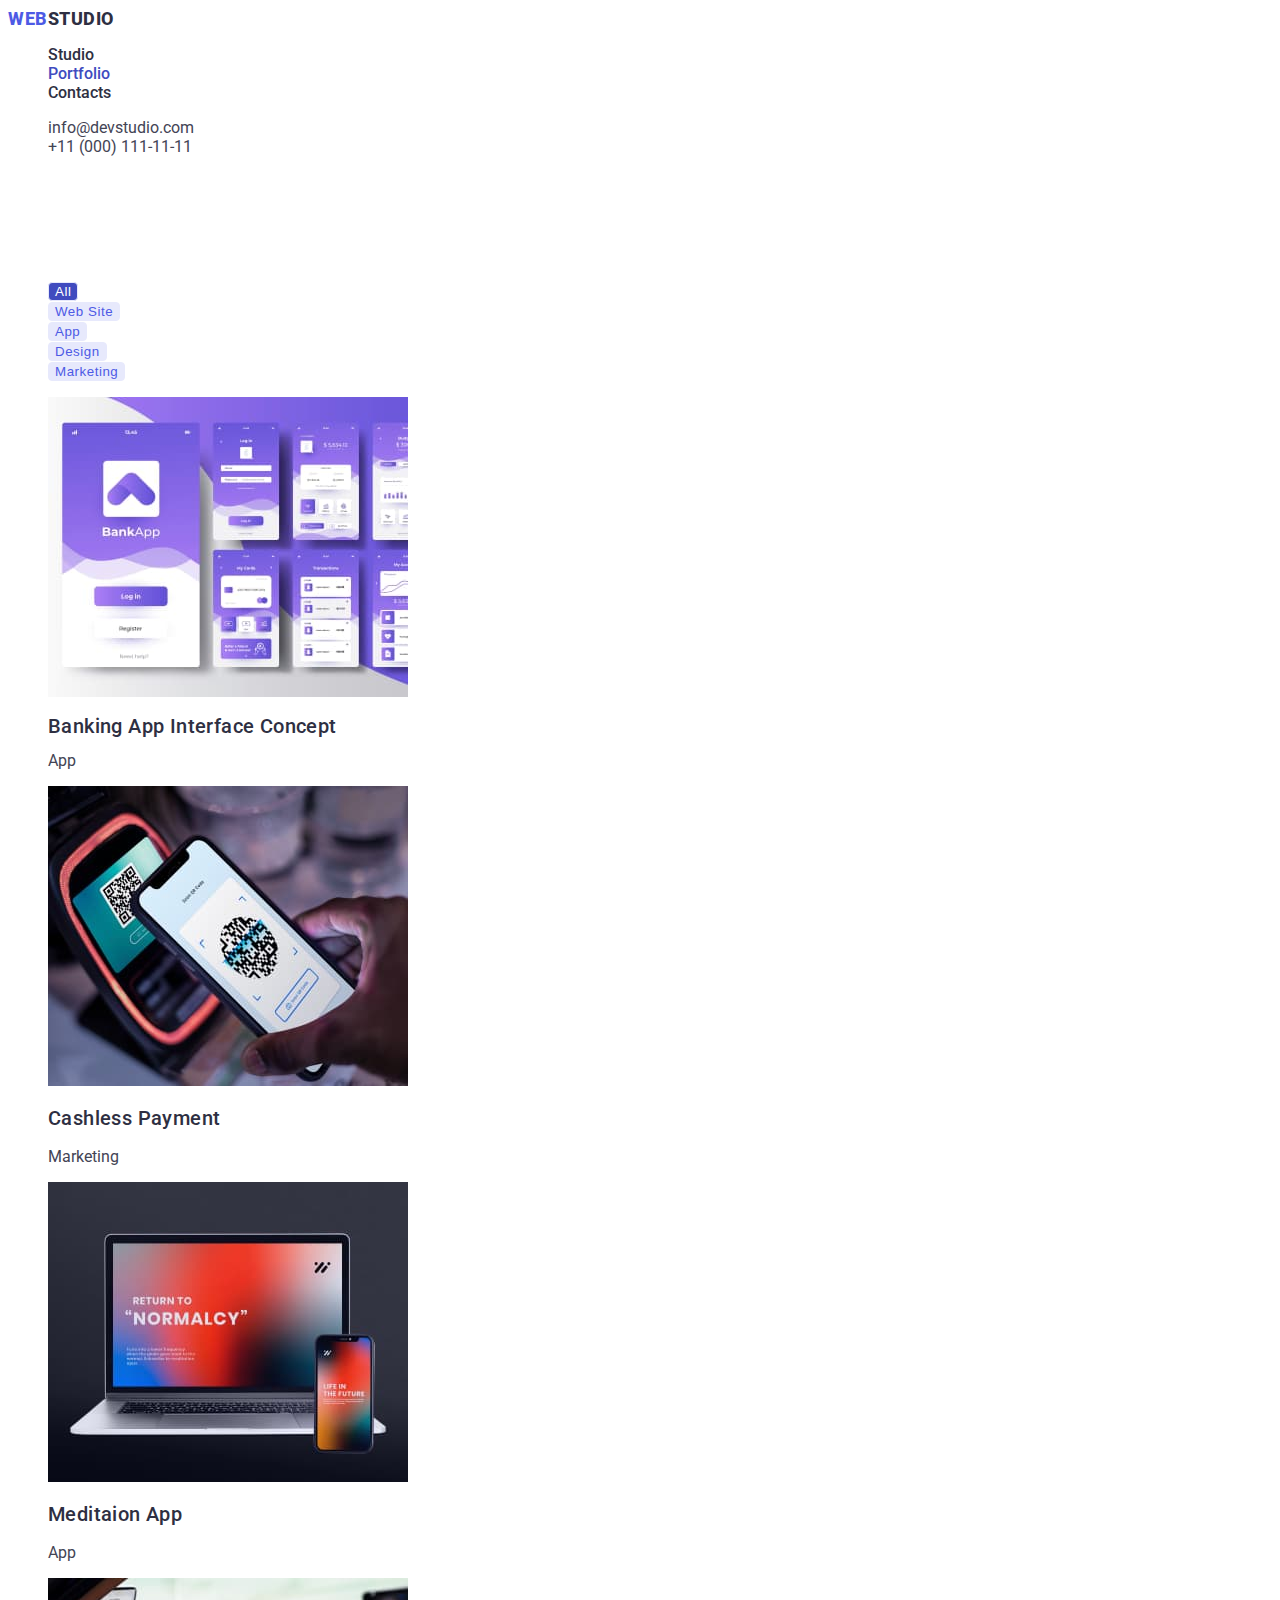
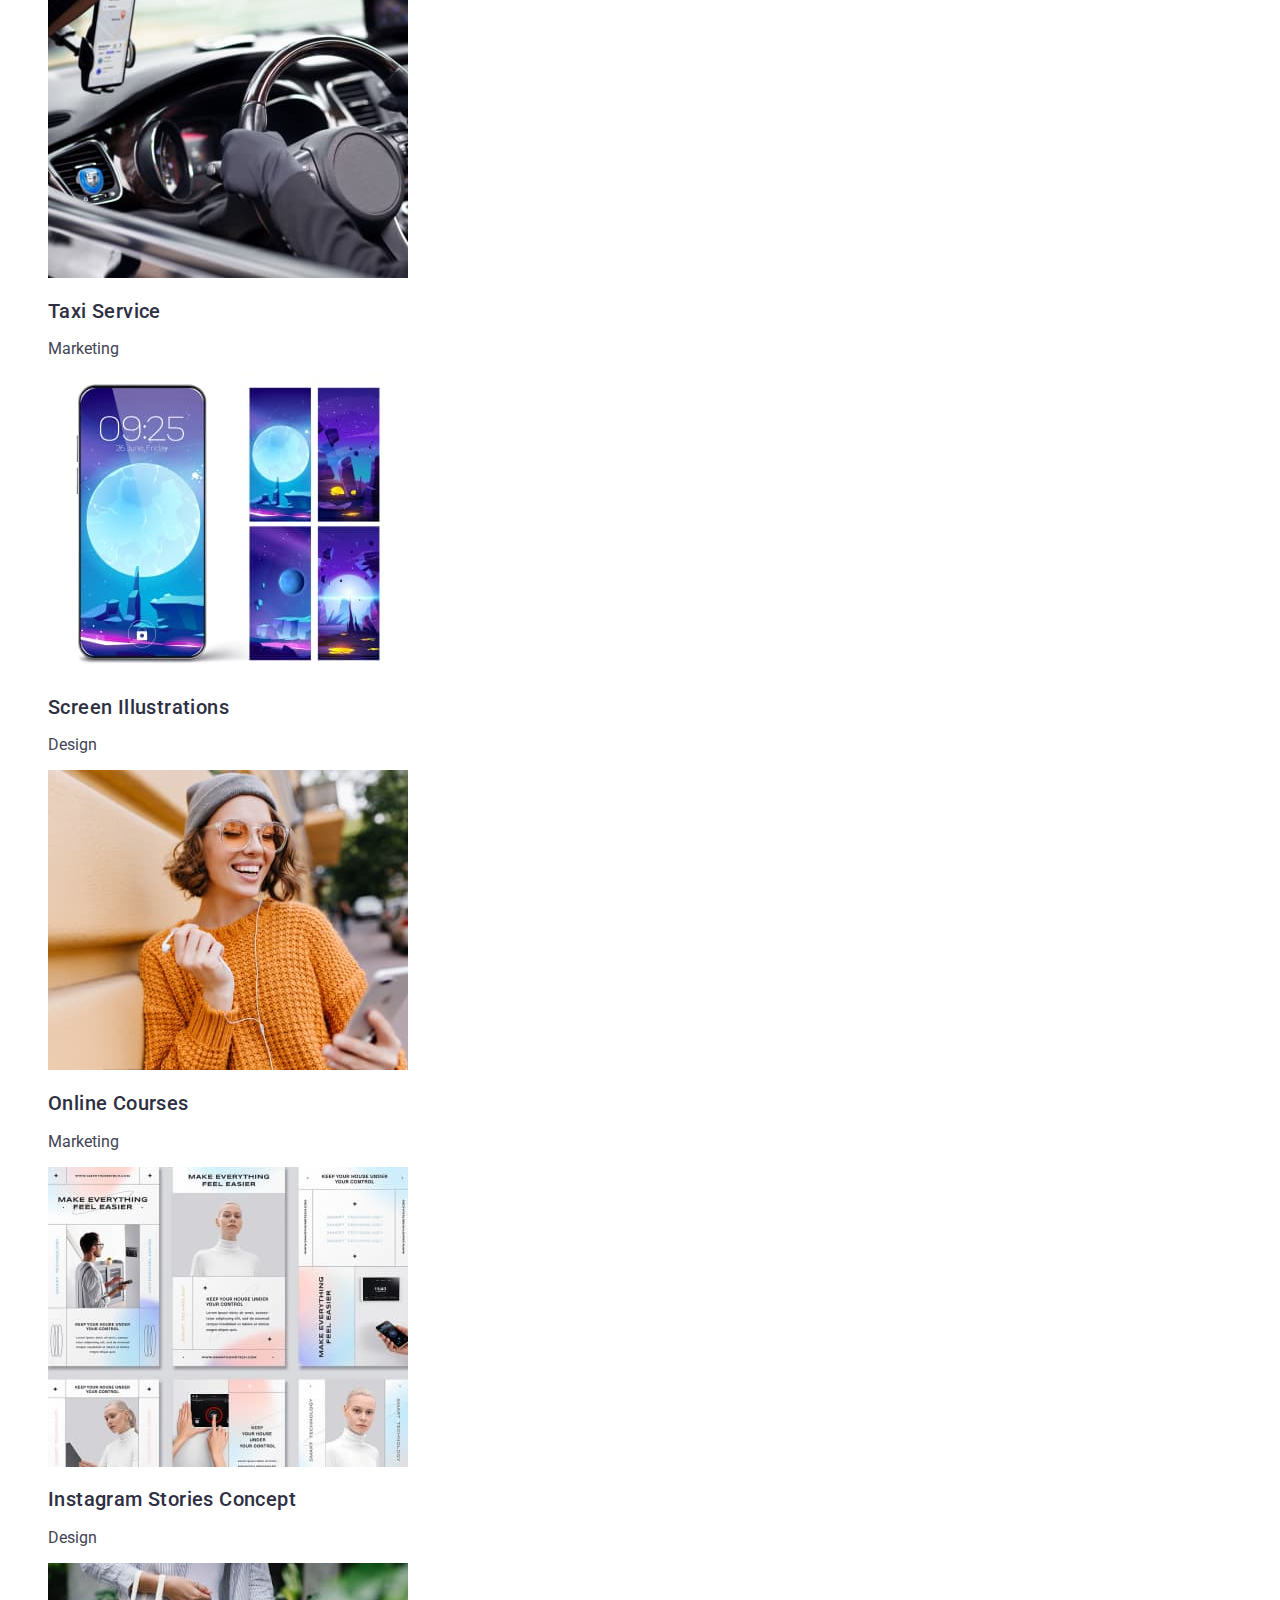
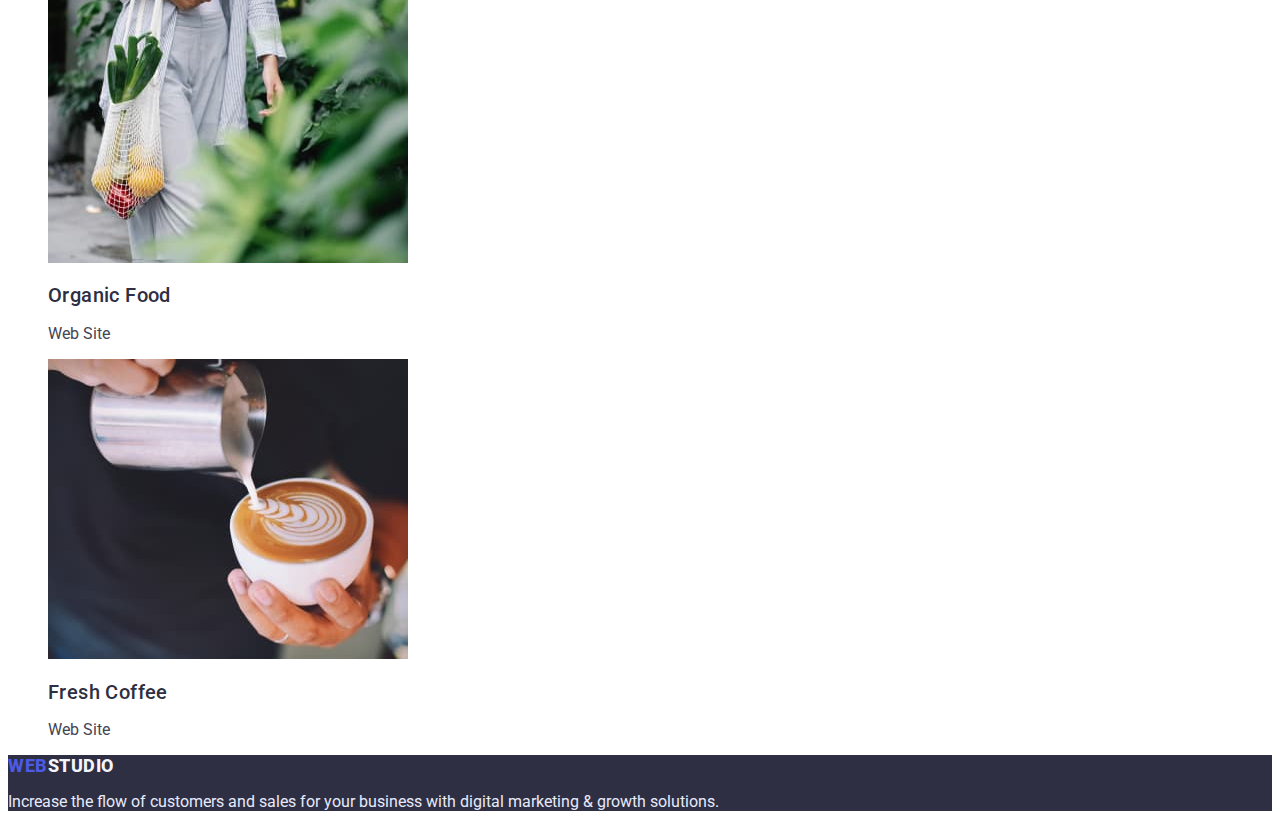
==== portfolio.html @ 2450aa74 "Initial commit" ====
<!DOCTYPE html>
<html lang="en">
<head>
    <meta charset="UTF-8">
    <meta http-equiv="X-UA-Compatible" content="IE=edge">
    <meta name="viewport" content="width=device-width, initial-scale=1.0">
    <title>Document</title>

    <link rel="preconnect" href="https://fonts.googleapis.com">
    <link rel="preconnect" href="https://fonts.gstatic.com" crossorigin>
    <link href="https://fonts.googleapis.com/css2?family=Roboto:wght@400;500;700;900&display=swap" rel="stylesheet">

    <link rel="stylesheet" href="./css/styles.css">
</head>
<body>
    <header>
        <nav>
            <a href="./index.html" class="site-title"><span class="part-site-title">Web</span>Studio</a>
            <ul>
                <li class="markers"><a href="index.html" class="header-link">Studio</a></li>
                <li class="markers"><a href="portfolio.html" class="header-link active">Portfolio</a></li>
                <li class="markers"><a href="" class="header-link">Contacts</a></li>
            </ul>
        </nav>
        <address>
            <ul>
                <li class="markers"><a class="contact" href="mailto:info@devstudio.com">info@devstudio.com</a></li>
                <li class="markers"><a class="contact" href="tel:+110001111111">+11 (000) 111-11-11</a></li>
            </ul>
        </address>
    </header>
    <main>
        <section class="bgr-portfolio">
            <h1 class="title">Portfolio</h1>
            <ul>
                <li class="markers"><button type="button" class="button-filter active">All</button></li>
                <li class="markers"><button type="button" class="button-filter">Web Site</button></li>
                <li class="markers"><button type="button" class="button-filter">App</button></li>
                <li class="markers"><button type="button" class="button-filter">Design</button></li>
                <li class="markers"><button type="button" class="button-filter">Marketing</button></li>
            </ul>
            <ul>
                <li class="markers"> 
                    <a class="link-filter" href="">
                        <img src="./images/application.jpg" alt="application" width="360" height="300">
                        <h2 class="title-h2-portfolio">Banking App Interface Concept</h2>
                        <p class="paragraph">App</p>
                     </a> 
                </li>
                <li class="markers">
                    <a class="link-filter" href="">
                        <img src="./images/qr-code.jpg" alt="qr-code" width="360" height="300">
                        <h2 class="title-h3">Cashless Payment</h2>
                        <p class="paragraph">Marketing</p>
                    </a>
                </li>
                <li class="markers">
                    <a class="link-filter" href="">
                        <img src="./images/laptop.jpg" alt="laptop" width="360" height="300">
                        <h2 class="title-h3">Meditaion App</h2>
                        <p class="paragraph">App</p>
                    </a>
                </li>
                <li class="markers">
                    <a class="link-filter" href="">
                        <img src="./images/car.jpg" alt="car" width="360" height="300">
                        <h2 class="title-h3">Taxi Service</h2>
                        <p class="paragraph">Marketing</p>
                    </a>
                </li>
                <li class="markers">
                    <a class="link-filter" href="">
                        <img src="./images/wallpaper.jpg" alt="wallpaper" width="360" height="300">
                        <h2 class="title-h3">Screen Illustrations</h2>
                        <p class="paragraph">Design</p>
                    </a>
                </li>
                <li class="markers">
                    <a class="link-filter" href="">
                        <img src="./images/woman.jpg" alt="woman" width="360" height="300">
                        <h2 class="title-h3">Online Courses</h2>
                        <p class="paragraph">Marketing</p>
                    </a>
                </li>
                <li class="markers">
                    <a class="link-filter" href="">
                        <img src="./images/desing.jpg" alt="desing" width="360" height="300">
                        <h2 class="title-h3">Instagram Stories Concept</h2>
                        <p class="paragraph">Design</p>
                    </a>
                </li>
                <li class="markers">
                    <a class="link-filter" href="">
                        <img src="./images/bag.jpg" alt="bag" width="360" height="300">
                        <h2 class="title-h3">Organic Food</h2>
                        <p class="paragraph">Web Site</p>
                    </a>
                </li>
                <li class="markers">
                    <a class="link-filter" href="">
                        <img src="./images/coffee.jpg" alt="coffee" width="360" height="300">
                        <h2 class="title-h3">Fresh Coffee</h2>
                        <p class="paragraph">Web Site</p>
                    </a>
                </li>
        </ul>
        </section>
    </main>
    <footer>
        <footer class="bgr-footer">
            <a href="./index.html" class="site-title-footer"><span class="part-site-title">Web</span>Studio</a>
            <p class="paragraph-footer">Increase the flow of customers and sales for your business with digital marketing & growth solutions.</p>
        </footer>
    </footer>
</body>
</html>
---- css/styles.css ----
:root {
    --priority-color: #434455 ;
    --priority-bgr-color: #FFFFFF;
    --priority-text-color: #FFFFFF;
    --color-active: #404BBF;
    --title-text-color: #2E2F42;
    --second-bgr-color: #2E2F42;
    --button-color:#4D5AE5;
    --second-button-color:#E7E9FC;
    --bgr-portfolio: #E5E5E5;
    --bgr-team: #F4F4FD;
}

body {
    color: var(--priority-color);
    background-color:var(--priority-bgr-color);
    font-family: 'Roboto', sans-serif;
    font-size: 16px;
}

.site-title {
    text-decoration: none;
    font-weight: 800;
    font-size: 18px;
    letter-spacing: 0.03em;
    color: var(--title-text-color);
    text-transform: uppercase;
}

.part-site-title {
    color: var(--button-color);
}

.header-link {
    color: var(--title-text-color);
    font-weight: 500;
    font-size: 16px;
    line-height: 0.6;
    text-decoration: none;
}

.header-link:hover {
    color: var(--color-active);
}

.header-link.active {
    color: var(--color-active);
}

.header {
    background-color:var(--priority-bgr-color);
}

.contact {
    color: var(--priority-color);
    font-style: normal;
    text-decoration: none;
}

.contact:hover {
    color:var(--color-active);
}

.markers {
    list-style-type: none;
}

.first-section {
    background-color: var(--second-bgr-color);
}

.title {
    color:var(--priority-bgr-color);
    font-family: 'Roboto';
    font-weight: 700;
    font-size: 56px;
    line-height: 0.9;
    letter-spacing: 0.02em;
}

.button-of-order {
    background-color: var(--button-color);
    color:var(--priority-bgr-color);
    font-family: 'Roboto';
    font-weight: 500;
    letter-spacing: 0.04em;
    border-radius: 4px;
    border: var(--button-color);
    cursor: pointer;
}

.button-of-order:hover {
    background-color: var(--color-active);
}

.title-h3 {
    color: var(--title-text-color);
    font-family: 'Roboto';
    font-weight: 500;
    font-size: 20px;
    letter-spacing: 0.02em;
}

.title-h2 {
    color: var(--title-text-color);
    font-family: 'Roboto';
    font-weight: 700;
    font-size: 36px;
    letter-spacing: 0.02em;
}

.fourth-section {
    background-color: var(--bgr-team);
}

.markers-team {
    list-style-type: none;
    background-color:var(--priority-bgr-color);
}

.bgr-portfolio {
    color:var(--bgr-portfolio);
}

.button-filter {
    color: var(--button-color);
    font-weight: 500;
    letter-spacing: 0.04em;
    background-color: var(--second-button-color);
    border: 1px solid var(--second-button-color);
    border-radius: 4px;
    cursor: pointer;
}

.button-filter:hover {
    color: var(--priority-text-color);
    background-color: var(--color-active);
}

.button-filter.active {
    background-color: var(--color-active);
    color:var(--priority-bgr-color);
}

.link-filter {
    text-decoration: none;
}
 
.paragraph {
    color: var(--priority-color);
}

.title-h2-portfolio {
    font-weight: 500;
    font-size: 20px;
    line-height: 0.8;
    letter-spacing: 0.02em;
    color: var(--title-text-color);
    text-decoration: none;
}

.bgr-footer {
    background-color:var(--second-bgr-color);
}

.site-title-footer {
    color: var(--bgr-team);
    text-decoration: none;
    font-weight: 800;
    font-size: 18px;
    letter-spacing: 0.03em;
    text-transform: uppercase;
}

.paragraph-footer {
    color: var(--second-button-color);
}
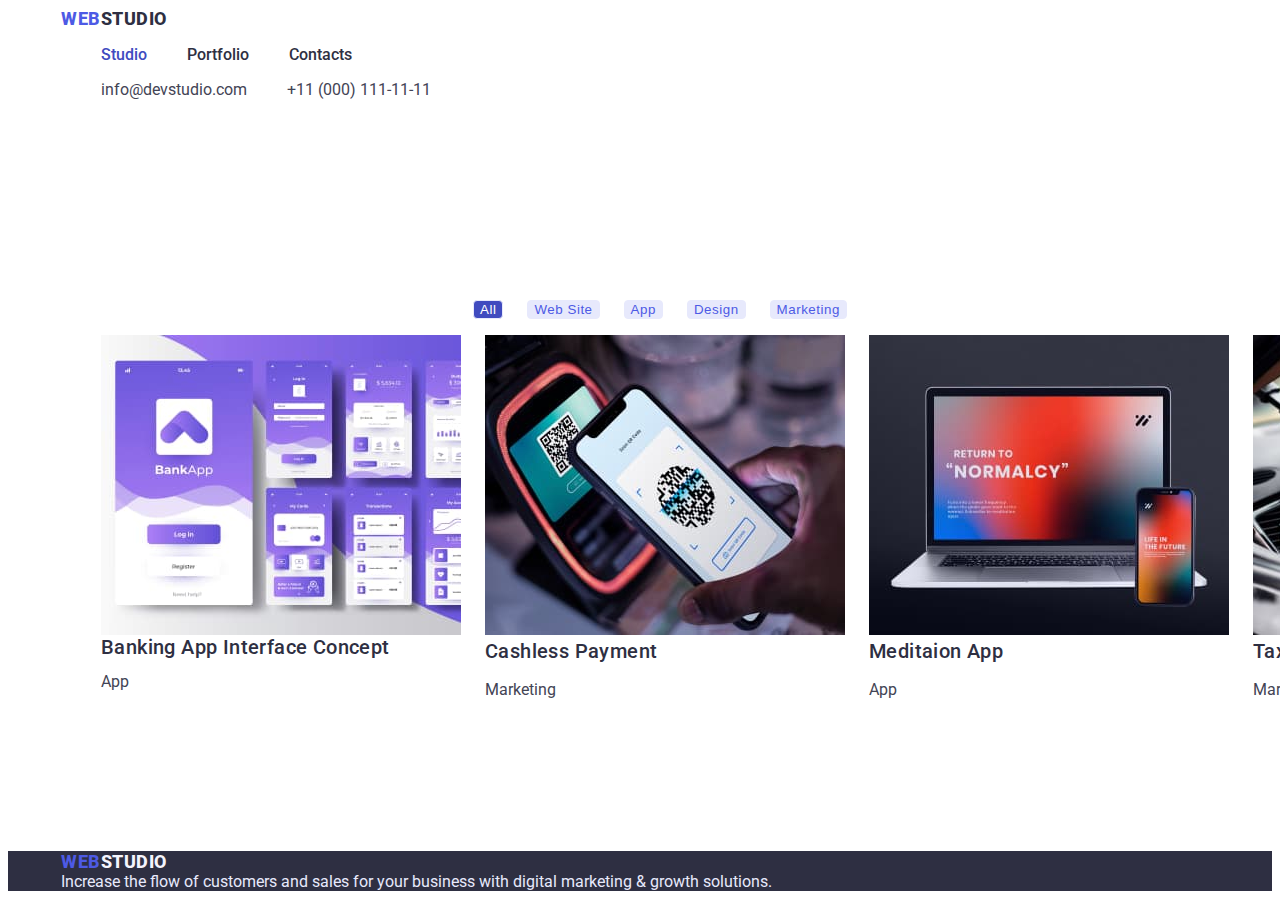
==== commit 84d8614f: "commit" ====
--- a/portfolio.html
+++ b/portfolio.html
@@ -14,102 +14,111 @@
 </head>
 <body>
     <header>
-        <nav>
-            <a href="./index.html" class="site-title"><span class="part-site-title">Web</span>Studio</a>
-            <ul>
-                <li class="markers"><a href="index.html" class="header-link">Studio</a></li>
-                <li class="markers"><a href="portfolio.html" class="header-link active">Portfolio</a></li>
-                <li class="markers"><a href="" class="header-link">Contacts</a></li>
-            </ul>
-        </nav>
-        <address>
-            <ul>
-                <li class="markers"><a class="contact" href="mailto:info@devstudio.com">info@devstudio.com</a></li>
-                <li class="markers"><a class="contact" href="tel:+110001111111">+11 (000) 111-11-11</a></li>
-            </ul>
-        </address>
+        <div class="header-container">
+            <div class="container">
+                <nav>
+                    <a href="./index.html" class="site-title"><span class="part-site-title">Web</span>Studio</a>
+                    <ul class="header-menu">
+                        <li class="markers"><a class="header-link active" href="index.html">Studio</a></li>
+                        <li class="markers"><a class="header-link" href="./portfolio.html">Portfolio</a></li>
+                        <li class="markers"><a class="header-link" href="">Contacts</a></li>
+                    </ul>
+                </nav>
+                <address>
+                    <ul class="address">
+                        <li class="markers"><a class="contact" href="mailto:info@devstudio.com">info@devstudio.com</a></li>
+                        <li class="markers"><a class="contact" href="tel:+110001111111">+11 (000) 111-11-11</a></li>
+                    </ul>
+                </address>
+            </div>
+        </div>
     </header>
     <main>
-        <section class="bgr-portfolio">
-            <h1 class="title">Portfolio</h1>
-            <ul>
-                <li class="markers"><button type="button" class="button-filter active">All</button></li>
-                <li class="markers"><button type="button" class="button-filter">Web Site</button></li>
-                <li class="markers"><button type="button" class="button-filter">App</button></li>
-                <li class="markers"><button type="button" class="button-filter">Design</button></li>
-                <li class="markers"><button type="button" class="button-filter">Marketing</button></li>
-            </ul>
-            <ul>
-                <li class="markers"> 
-                    <a class="link-filter" href="">
-                        <img src="./images/application.jpg" alt="application" width="360" height="300">
-                        <h2 class="title-h2-portfolio">Banking App Interface Concept</h2>
-                        <p class="paragraph">App</p>
-                     </a> 
-                </li>
-                <li class="markers">
-                    <a class="link-filter" href="">
-                        <img src="./images/qr-code.jpg" alt="qr-code" width="360" height="300">
-                        <h2 class="title-h3">Cashless Payment</h2>
-                        <p class="paragraph">Marketing</p>
-                    </a>
-                </li>
-                <li class="markers">
-                    <a class="link-filter" href="">
-                        <img src="./images/laptop.jpg" alt="laptop" width="360" height="300">
-                        <h2 class="title-h3">Meditaion App</h2>
-                        <p class="paragraph">App</p>
-                    </a>
-                </li>
-                <li class="markers">
-                    <a class="link-filter" href="">
-                        <img src="./images/car.jpg" alt="car" width="360" height="300">
-                        <h2 class="title-h3">Taxi Service</h2>
-                        <p class="paragraph">Marketing</p>
-                    </a>
-                </li>
-                <li class="markers">
-                    <a class="link-filter" href="">
-                        <img src="./images/wallpaper.jpg" alt="wallpaper" width="360" height="300">
-                        <h2 class="title-h3">Screen Illustrations</h2>
-                        <p class="paragraph">Design</p>
-                    </a>
-                </li>
-                <li class="markers">
-                    <a class="link-filter" href="">
-                        <img src="./images/woman.jpg" alt="woman" width="360" height="300">
-                        <h2 class="title-h3">Online Courses</h2>
-                        <p class="paragraph">Marketing</p>
-                    </a>
-                </li>
-                <li class="markers">
-                    <a class="link-filter" href="">
-                        <img src="./images/desing.jpg" alt="desing" width="360" height="300">
-                        <h2 class="title-h3">Instagram Stories Concept</h2>
-                        <p class="paragraph">Design</p>
-                    </a>
-                </li>
-                <li class="markers">
-                    <a class="link-filter" href="">
-                        <img src="./images/bag.jpg" alt="bag" width="360" height="300">
-                        <h2 class="title-h3">Organic Food</h2>
-                        <p class="paragraph">Web Site</p>
-                    </a>
-                </li>
-                <li class="markers">
-                    <a class="link-filter" href="">
-                        <img src="./images/coffee.jpg" alt="coffee" width="360" height="300">
-                        <h2 class="title-h3">Fresh Coffee</h2>
-                        <p class="paragraph">Web Site</p>
-                    </a>
-                </li>
-        </ul>
+        <section class="bgr-portfolio section-portfolio">
+            <div class="container">
+                <h1 class="title">Portfolio</h1>
+                <ul class="buttons">
+                    <li class="markers"><button type="button" class="button-filter active">All</button></li>
+                    <li class="markers"><button type="button" class="button-filter">Web Site</button></li>
+                    <li class="markers"><button type="button" class="button-filter">App</button></li>
+                    <li class="markers"><button type="button" class="button-filter">Design</button></li>
+                    <li class="markers"><button type="button" class="button-filter">Marketing</button></li>
+                </ul>
+                <ul class="img-filers"> 
+                    <li class="markers">
+                        <a class="link-filter" href="">
+                            <img src="./images/application.jpg" alt="application" width="360" height="300">
+                            <h2 class="title-h2-portfolio">Banking App Interface Concept</h2>
+                            <p class="paragraph">App</p>
+                        </a>
+                    </li>
+                    <li class="markers">
+                        <a class="link-filter" href="">
+                            <img src="./images/qr-code.jpg" alt="qr-code" width="360" height="300">
+                            <h2 class="title-h3">Cashless Payment</h2>
+                            <p class="paragraph">Marketing</p>
+                        </a>
+                    </li>
+                    <li class="markers">
+                        <a class="link-filter" href="">
+                            <img src="./images/laptop.jpg" alt="laptop" width="360" height="300">
+                            <h2 class="title-h3">Meditaion App</h2>
+                            <p class="paragraph">App</p>
+                        </a>
+                    </li>
+                    <li class="markers">
+                        <a class="link-filter" href="">
+                            <img src="./images/car.jpg" alt="car" width="360" height="300">
+                            <h2 class="title-h3">Taxi Service</h2>
+                            <p class="paragraph">Marketing</p>
+                        </a>
+                    </li>
+                    <li class="markers">
+                        <a class="link-filter" href="">
+                            <img src="./images/wallpaper.jpg" alt="wallpaper" width="360" height="300">
+                            <h2 class="title-h3">Screen Illustrations</h2>
+                            <p class="paragraph">Design</p>
+                        </a>
+                    </li>
+                    <li class="markers">
+                        <a class="link-filter" href="">
+                            <img src="./images/woman.jpg" alt="woman" width="360" height="300">
+                            <h2 class="title-h3">Online Courses</h2>
+                            <p class="paragraph">Marketing</p>
+                        </a>
+                    </li>
+                    <li class="markers">
+                        <a class="link-filter" href="">
+                            <img src="./images/desing.jpg" alt="desing" width="360" height="300">
+                            <h2 class="title-h3">Instagram Stories Concept</h2>
+                            <p class="paragraph">Design</p>
+                        </a>
+                    </li>
+                    <li class="markers">
+                        <a class="link-filter" href="">
+                            <img src="./images/bag.jpg" alt="bag" width="360" height="300">
+                            <h2 class="title-h3">Organic Food</h2>
+                            <p class="paragraph">Web Site</p>
+                        </a>
+                    </li>
+                    <li class="markers">
+                        <a class="link-filter" href="">
+                            <img src="./images/coffee.jpg" alt="coffee" width="360" height="300">
+                            <h2 class="title-h3">Fresh Coffee</h2>
+                            <p class="paragraph">Web Site</p>
+                        </a>
+                    </li>
+                </ul>
+            </div>
         </section>
     </main>
     <footer>
         <footer class="bgr-footer">
-            <a href="./index.html" class="site-title-footer"><span class="part-site-title">Web</span>Studio</a>
-            <p class="paragraph-footer">Increase the flow of customers and sales for your business with digital marketing & growth solutions.</p>
+           <div class="container">
+                <a href="./index.html" class="site-title-footer"><span class="part-site-title">Web</span>Studio</a>
+                <p class="paragraph-footer">Increase the flow of customers and sales for your business with digital marketing & growth
+                solutions.</p>
+           </div>
         </footer>
     </footer>
 </body>
--- a/css/styles.css
+++ b/css/styles.css
@@ -1,3 +1,7 @@
+p, h1, h2, h3, h4, h5, h6 {
+    margin-top: 0;
+}
+
 :root {
     --priority-color: #434455 ;
     --priority-bgr-color: #FFFFFF;
@@ -18,6 +22,16 @@
     font-size: 16px;
 }
 
+.container {
+    width: 100%;
+    max-width: 1158px;
+    margin: 0 auto;
+}
+
+.section {
+    padding: 120px 0;
+}
+
 .site-title {
     text-decoration: none;
     font-weight: 800;
@@ -31,6 +45,21 @@
     color: var(--button-color);
 }
 
+.header-container {
+    display: flex;
+    align-items: center;
+}
+
+.header-menu {
+    display: flex;
+    gap: 40px;
+}
+
+.address {
+    display: flex;
+    gap: 40px;
+}
+
 .header-link {
     color: var(--title-text-color);
     font-weight: 500;
@@ -67,6 +96,12 @@
 
 .first-section {
     background-color: var(--second-bgr-color);
+    padding: 188px 0;
+}
+
+.do-images {
+    display: flex;
+    gap: 24px;
 }
 
 .title {
@@ -76,6 +111,7 @@
     font-size: 56px;
     line-height: 0.9;
     letter-spacing: 0.02em;
+    text-align: center;
 }
 
 .button-of-order {
@@ -87,6 +123,7 @@
     border-radius: 4px;
     border: var(--button-color);
     cursor: pointer;
+    justify-content: center;
 }
 
 .button-of-order:hover {
@@ -107,6 +144,7 @@
     font-weight: 700;
     font-size: 36px;
     letter-spacing: 0.02em;
+    text-align: center;
 }
 
 .fourth-section {
@@ -120,6 +158,11 @@
 
 .bgr-portfolio {
     color:var(--bgr-portfolio);
+}
+
+.section-portfolio {
+    padding-top: 96px;
+    padding-bottom: 120px;
 }
 
 .button-filter {
@@ -174,4 +217,25 @@
 
 .paragraph-footer {
     color: var(--second-button-color);
+}
+
+.team-list {
+    display: flex;
+    gap: 24px;
+}
+
+.work-list {
+    display: flex;
+    gap: 24px;
+}
+
+.buttons {
+    display: flex;
+    gap: 24px;
+    justify-content: center;
+}
+
+.img-filers {
+    display: flex;
+    gap: 24px;
 }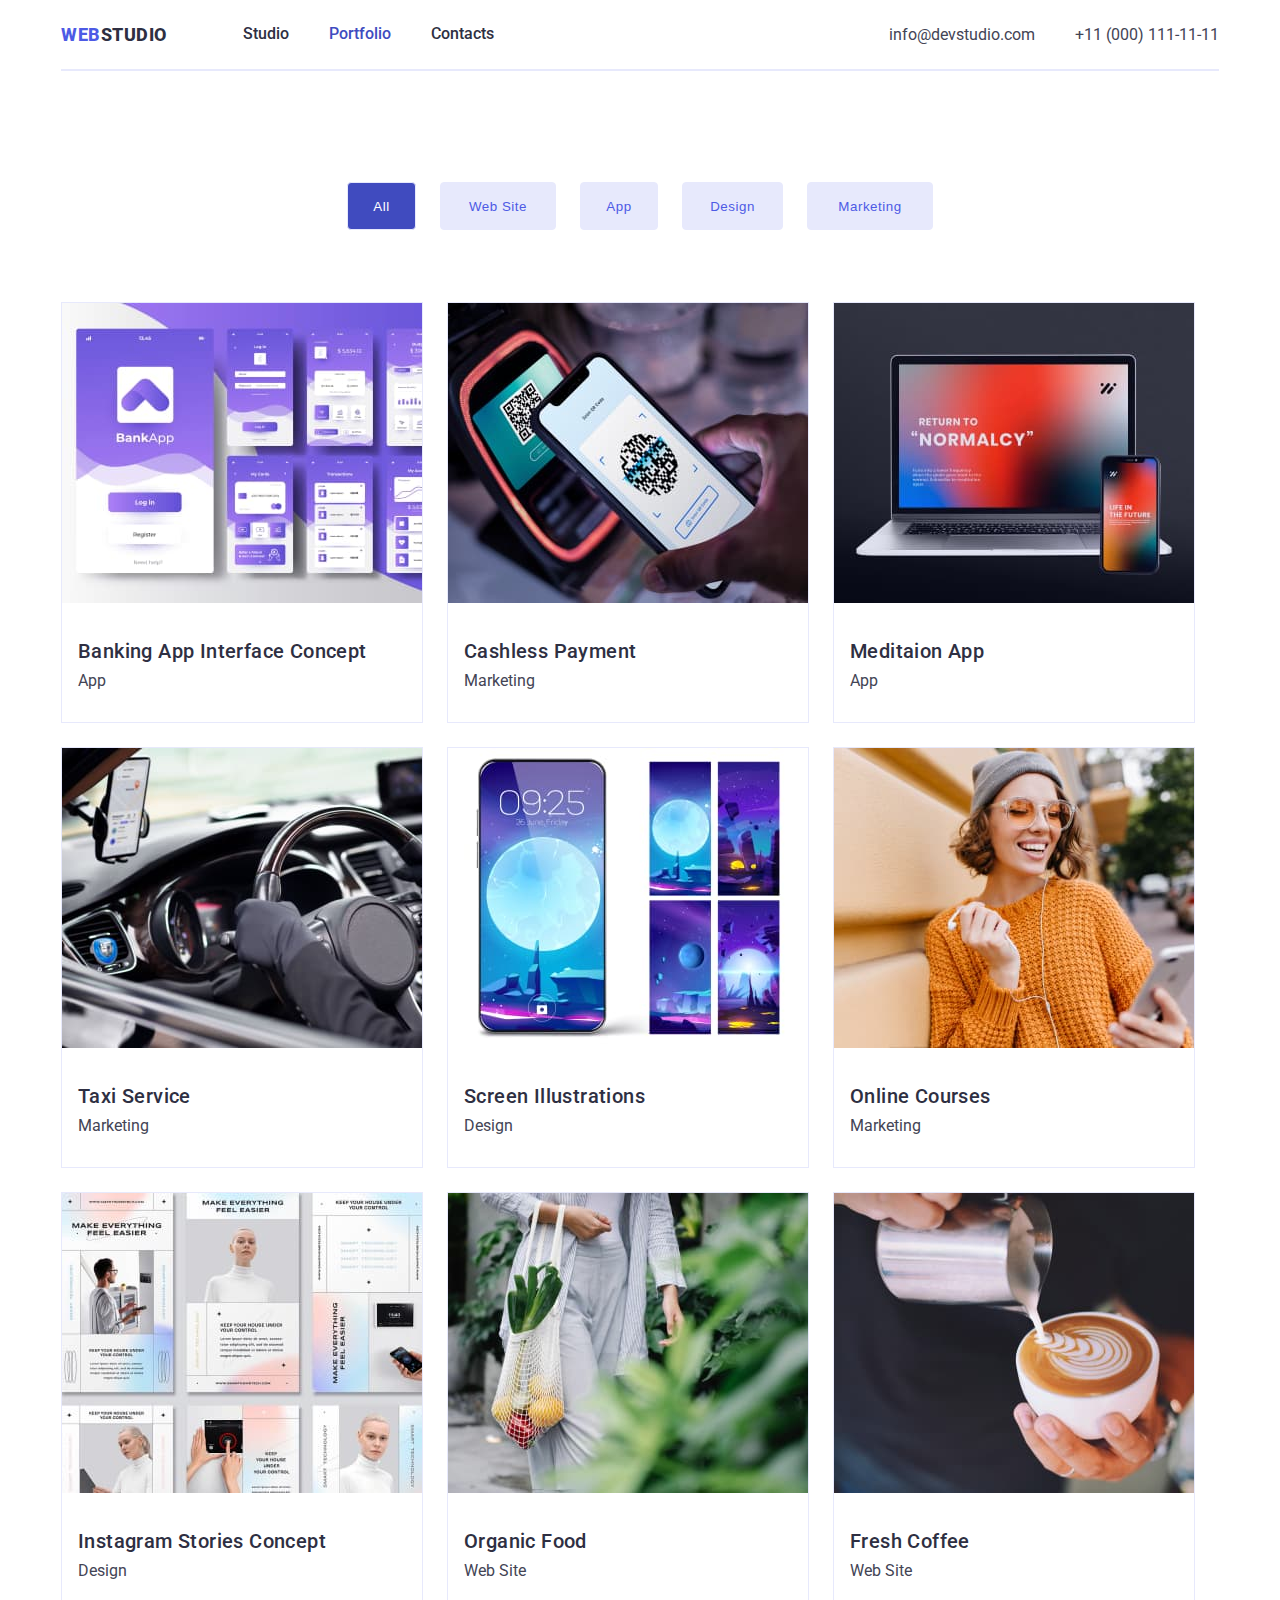
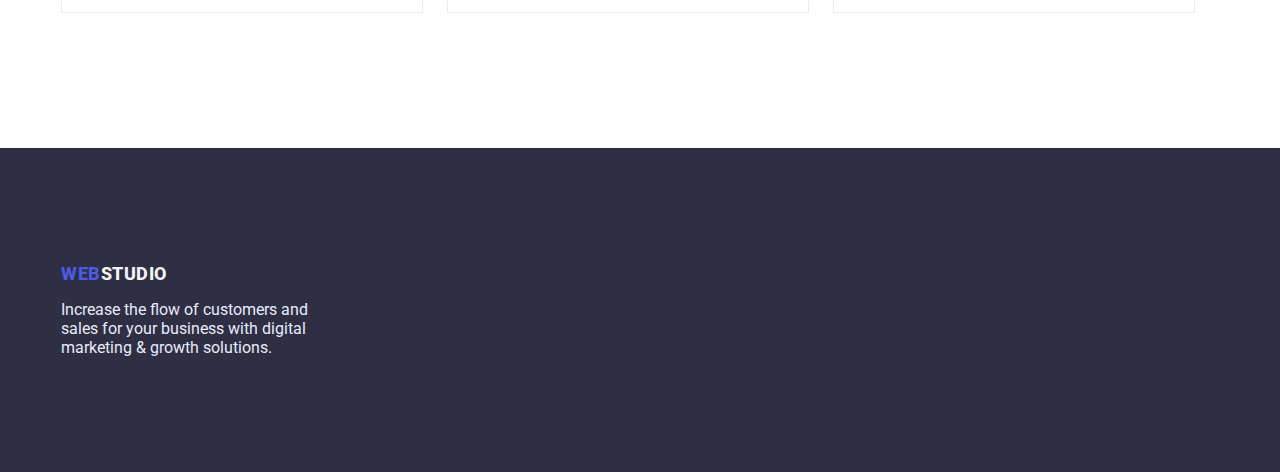
==== commit 471ba6fa: "commit" ====
--- a/portfolio.html
+++ b/portfolio.html
@@ -15,19 +15,19 @@
 <body>
     <header>
         <div class="header-container">
-            <div class="container">
-                <nav>
+            <div class="header-container">
+                <nav class="header-nav">
                     <a href="./index.html" class="site-title"><span class="part-site-title">Web</span>Studio</a>
                     <ul class="header-menu">
-                        <li class="markers"><a class="header-link active" href="index.html">Studio</a></li>
-                        <li class="markers"><a class="header-link" href="./portfolio.html">Portfolio</a></li>
-                        <li class="markers"><a class="header-link" href="">Contacts</a></li>
+                        <li class="markers nav"><a class="header-link" href="index.html">Studio</a></li>
+                        <li class="markers nav"><a class="header-link active" href="./portfolio.html">Portfolio</a></li>
+                        <li class="markers nav"><a class="header-link" href="">Contacts</a></li>
                     </ul>
                 </nav>
                 <address>
                     <ul class="address">
-                        <li class="markers"><a class="contact" href="mailto:info@devstudio.com">info@devstudio.com</a></li>
-                        <li class="markers"><a class="contact" href="tel:+110001111111">+11 (000) 111-11-11</a></li>
+                        <li class="markers nav"><a class="contact" href="mailto:info@devstudio.com">info@devstudio.com</a></li>
+                        <li class="markers nav"><a class="contact" href="tel:+110001111111">+11 (000) 111-11-11</a></li>
                     </ul>
                 </address>
             </div>
@@ -36,76 +36,76 @@
     <main>
         <section class="bgr-portfolio section-portfolio">
             <div class="container">
-                <h1 class="title">Portfolio</h1>
+                <h1 class="title hidden">Portfolio</h1>
                 <ul class="buttons">
-                    <li class="markers"><button type="button" class="button-filter active">All</button></li>
-                    <li class="markers"><button type="button" class="button-filter">Web Site</button></li>
-                    <li class="markers"><button type="button" class="button-filter">App</button></li>
-                    <li class="markers"><button type="button" class="button-filter">Design</button></li>
-                    <li class="markers"><button type="button" class="button-filter">Marketing</button></li>
+                    <li class="markers"><button type="button" class="button-filter active all">All</button></li>
+                    <li class="markers"><button type="button" class="button-filter web-site">Web Site</button></li>
+                    <li class="markers"><button type="button" class="button-filter app">App</button></li>
+                    <li class="markers"><button type="button" class="button-filter desing">Design</button></li>
+                    <li class="markers"><button type="button" class="button-filter marketing">Marketing</button></li>
                 </ul>
                 <ul class="img-filers"> 
-                    <li class="markers">
+                    <li class="markers img-portfolio">
                         <a class="link-filter" href="">
                             <img src="./images/application.jpg" alt="application" width="360" height="300">
-                            <h2 class="title-h2-portfolio">Banking App Interface Concept</h2>
-                            <p class="paragraph">App</p>
+                            <h2 class="title-h3 filters">Banking App Interface Concept</h2>
+                            <p class="paragraph filter">App</p>
                         </a>
                     </li>
-                    <li class="markers">
+                    <li class="markers img-portfolio">
                         <a class="link-filter" href="">
                             <img src="./images/qr-code.jpg" alt="qr-code" width="360" height="300">
-                            <h2 class="title-h3">Cashless Payment</h2>
-                            <p class="paragraph">Marketing</p>
+                            <h2 class="title-h3 filters">Cashless Payment</h2>
+                            <p class="paragraph filter">Marketing</p>
                         </a>
                     </li>
-                    <li class="markers">
+                    <li class="markers img-portfolio">
                         <a class="link-filter" href="">
                             <img src="./images/laptop.jpg" alt="laptop" width="360" height="300">
-                            <h2 class="title-h3">Meditaion App</h2>
-                            <p class="paragraph">App</p>
+                            <h2 class="title-h3 filters">Meditaion App</h2>
+                            <p class="paragraph filter">App</p>
                         </a>
                     </li>
-                    <li class="markers">
+                    <li class="markers img-portfolio">
                         <a class="link-filter" href="">
                             <img src="./images/car.jpg" alt="car" width="360" height="300">
-                            <h2 class="title-h3">Taxi Service</h2>
-                            <p class="paragraph">Marketing</p>
+                            <h2 class="title-h3 filters">Taxi Service</h2>
+                            <p class="paragraph filter">Marketing</p>
                         </a>
                     </li>
-                    <li class="markers">
+                    <li class="markers img-portfolio">
                         <a class="link-filter" href="">
                             <img src="./images/wallpaper.jpg" alt="wallpaper" width="360" height="300">
-                            <h2 class="title-h3">Screen Illustrations</h2>
-                            <p class="paragraph">Design</p>
+                            <h2 class="title-h3 filters">Screen Illustrations</h2>
+                            <p class="paragraph filter">Design</p>
                         </a>
                     </li>
-                    <li class="markers">
+                    <li class="markers img-portfolio">
                         <a class="link-filter" href="">
                             <img src="./images/woman.jpg" alt="woman" width="360" height="300">
-                            <h2 class="title-h3">Online Courses</h2>
-                            <p class="paragraph">Marketing</p>
+                            <h2 class="title-h3 filters">Online Courses</h2>
+                            <p class="paragraph filter">Marketing</p>
                         </a>
                     </li>
-                    <li class="markers">
+                    <li class="markers img-portfolio">
                         <a class="link-filter" href="">
                             <img src="./images/desing.jpg" alt="desing" width="360" height="300">
-                            <h2 class="title-h3">Instagram Stories Concept</h2>
-                            <p class="paragraph">Design</p>
+                            <h2 class="title-h3 filters">Instagram Stories Concept</h2>
+                            <p class="paragraph filter">Design</p>
                         </a>
                     </li>
-                    <li class="markers">
+                    <li class="markers img-portfolio">
                         <a class="link-filter" href="">
                             <img src="./images/bag.jpg" alt="bag" width="360" height="300">
-                            <h2 class="title-h3">Organic Food</h2>
-                            <p class="paragraph">Web Site</p>
+                            <h2 class="title-h3 filters">Organic Food</h2>
+                            <p class="paragraph filter">Web Site</p>
                         </a>
-                    </li>
-                    <li class="markers">
+                    </li> 
+                    <li class="markers img-portfolio">
                         <a class="link-filter" href="">
                             <img src="./images/coffee.jpg" alt="coffee" width="360" height="300">
-                            <h2 class="title-h3">Fresh Coffee</h2>
-                            <p class="paragraph">Web Site</p>
+                            <h2 class="title-h3 filters">Fresh Coffee</h2>
+                            <p class="paragraph filter">Web Site</p>
                         </a>
                     </li>
                 </ul>
@@ -113,7 +113,7 @@
         </section>
     </main>
     <footer>
-        <footer class="bgr-footer">
+        <footer class="section-footer">
            <div class="container">
                 <a href="./index.html" class="site-title-footer"><span class="part-site-title">Web</span>Studio</a>
                 <p class="paragraph-footer">Increase the flow of customers and sales for your business with digital marketing & growth
--- a/css/styles.css
+++ b/css/styles.css
@@ -13,6 +13,12 @@
     --second-button-color:#E7E9FC;
     --bgr-portfolio: #E5E5E5;
     --bgr-team: #F4F4FD;
+    --border-color-header: #E7E9FC;
+}
+
+* {
+    margin: 0%;
+    padding: 0%;
 }
 
 body {
@@ -26,9 +32,18 @@
     width: 100%;
     max-width: 1158px;
     margin: 0 auto;
+    padding: 15px;
 }
 
 .section {
+    padding-top: 120px;
+}
+
+.markers.list {
+    flex-basis: calc((100% - 72px) / 4);
+}
+
+.section-do {
     padding: 120px 0;
 }
 
@@ -39,6 +54,8 @@
     letter-spacing: 0.03em;
     color: var(--title-text-color);
     text-transform: uppercase;
+    text-align: center;
+    padding: 24px 0;
 }
 
 .part-site-title {
@@ -48,11 +65,21 @@
 .header-container {
     display: flex;
     align-items: center;
+    width: 100%;
+    max-width: 1158px;
+    margin: 0 auto;
+    border-bottom: 1px solid var(--border-color-header);
 }
 
 .header-menu {
     display: flex;
     gap: 40px;
+}
+
+.header-nav {
+    display: flex;
+    gap: 76px;
+    flex-grow: 1;
 }
 
 .address {
@@ -78,6 +105,7 @@
 
 .header {
     background-color:var(--priority-bgr-color);
+    border-bottom: 1px solid var(--border-color-header);
 }
 
 .contact {
@@ -94,9 +122,14 @@
     list-style-type: none;
 }
 
+.markers.nav {
+    padding: 24px 0px;
+}
+
 .first-section {
     background-color: var(--second-bgr-color);
     padding: 188px 0;
+    text-align: center;
 }
 
 .do-images {
@@ -111,7 +144,10 @@
     font-size: 56px;
     line-height: 0.9;
     letter-spacing: 0.02em;
-    text-align: center;
+    max-width: 496px;
+    text-align: center;
+    margin: 0 auto;
+    padding-bottom: 48px;
 }
 
 .button-of-order {
@@ -124,6 +160,8 @@
     border: var(--button-color);
     cursor: pointer;
     justify-content: center;
+    height: 56px;
+    width: 169px;
 }
 
 .button-of-order:hover {
@@ -136,6 +174,16 @@
     font-weight: 500;
     font-size: 20px;
     letter-spacing: 0.02em;
+    padding-top: 32px;
+    padding-bottom: 8px;
+}
+
+.title-h3.team {
+    text-align: center;
+}
+
+.title-h3.filters {
+    padding-left: 16px;
 }
 
 .title-h2 {
@@ -145,15 +193,57 @@
     font-size: 36px;
     letter-spacing: 0.02em;
     text-align: center;
-}
-
-.fourth-section {
+    padding-bottom: 72px;
+}
+
+.title-h2.hidden {
+    position: absolute;
+    white-space: nowrap;
+    width: 1px;
+    height: 1px;
+    overflow: hidden;
+    border: 0;
+    padding: 0;
+    clip: rect(0 0 0 0);
+    clip-path: inset(50%);
+    margin: 1px;
+}
+
+.team-section {
     background-color: var(--bgr-team);
+    padding: 120px 0;
+}
+
+.team-img {
+    display: block;
+    max-width: 100%;
+}
+
+.paragraph-team {
+    text-align: center;
+    padding-bottom: 32px;
 }
 
 .markers-team {
     list-style-type: none;
     background-color:var(--priority-bgr-color);
+}
+
+.markers-team.team.list {
+    flex-basis: calc((100% - 72px) / 4);
+}
+
+.title.hidden {
+    position: absolute;
+    white-space: nowrap;
+    width: 1px;
+    height: 1px;
+    overflow: hidden;
+    border: 0;
+    padding: 0;
+    clip: rect(0 0 0 0);
+    clip-path: inset(50%);
+    margin: 1px;
 }
 
 .bgr-portfolio {
@@ -173,6 +263,28 @@
     border: 1px solid var(--second-button-color);
     border-radius: 4px;
     cursor: pointer;
+    height: 48px;
+    margin-bottom: 72px;
+}
+
+.button-filter.all {
+    width: 69px;
+}
+
+.button-filter.web-site {
+    width: 116px;
+}
+
+.button-filter.app {
+    width: 78px;
+}
+
+.button-filter.desing {
+    width: 101px;
+}
+
+.button-filter.marketing {
+    width: 126px;
 }
 
 .button-filter:hover {
@@ -193,6 +305,11 @@
     color: var(--priority-color);
 }
 
+.paragraph.filter {
+    padding-left: 16px;
+    padding-bottom: 32px;
+}
+
 .title-h2-portfolio {
     font-weight: 500;
     font-size: 20px;
@@ -202,8 +319,13 @@
     text-decoration: none;
 }
 
-.bgr-footer {
+.section-footer {
     background-color:var(--second-bgr-color);
+    padding: 100px 0;
+}
+
+.markers.img-portfolio {
+    border: 1px solid var(--border-color-header);
 }
 
 .site-title-footer {
@@ -217,6 +339,8 @@
 
 .paragraph-footer {
     color: var(--second-button-color);
+    max-width: 264px;
+    padding-top: 16px;
 }
 
 .team-list {
@@ -238,4 +362,5 @@
 .img-filers {
     display: flex;
     gap: 24px;
+    flex-wrap: wrap;
 }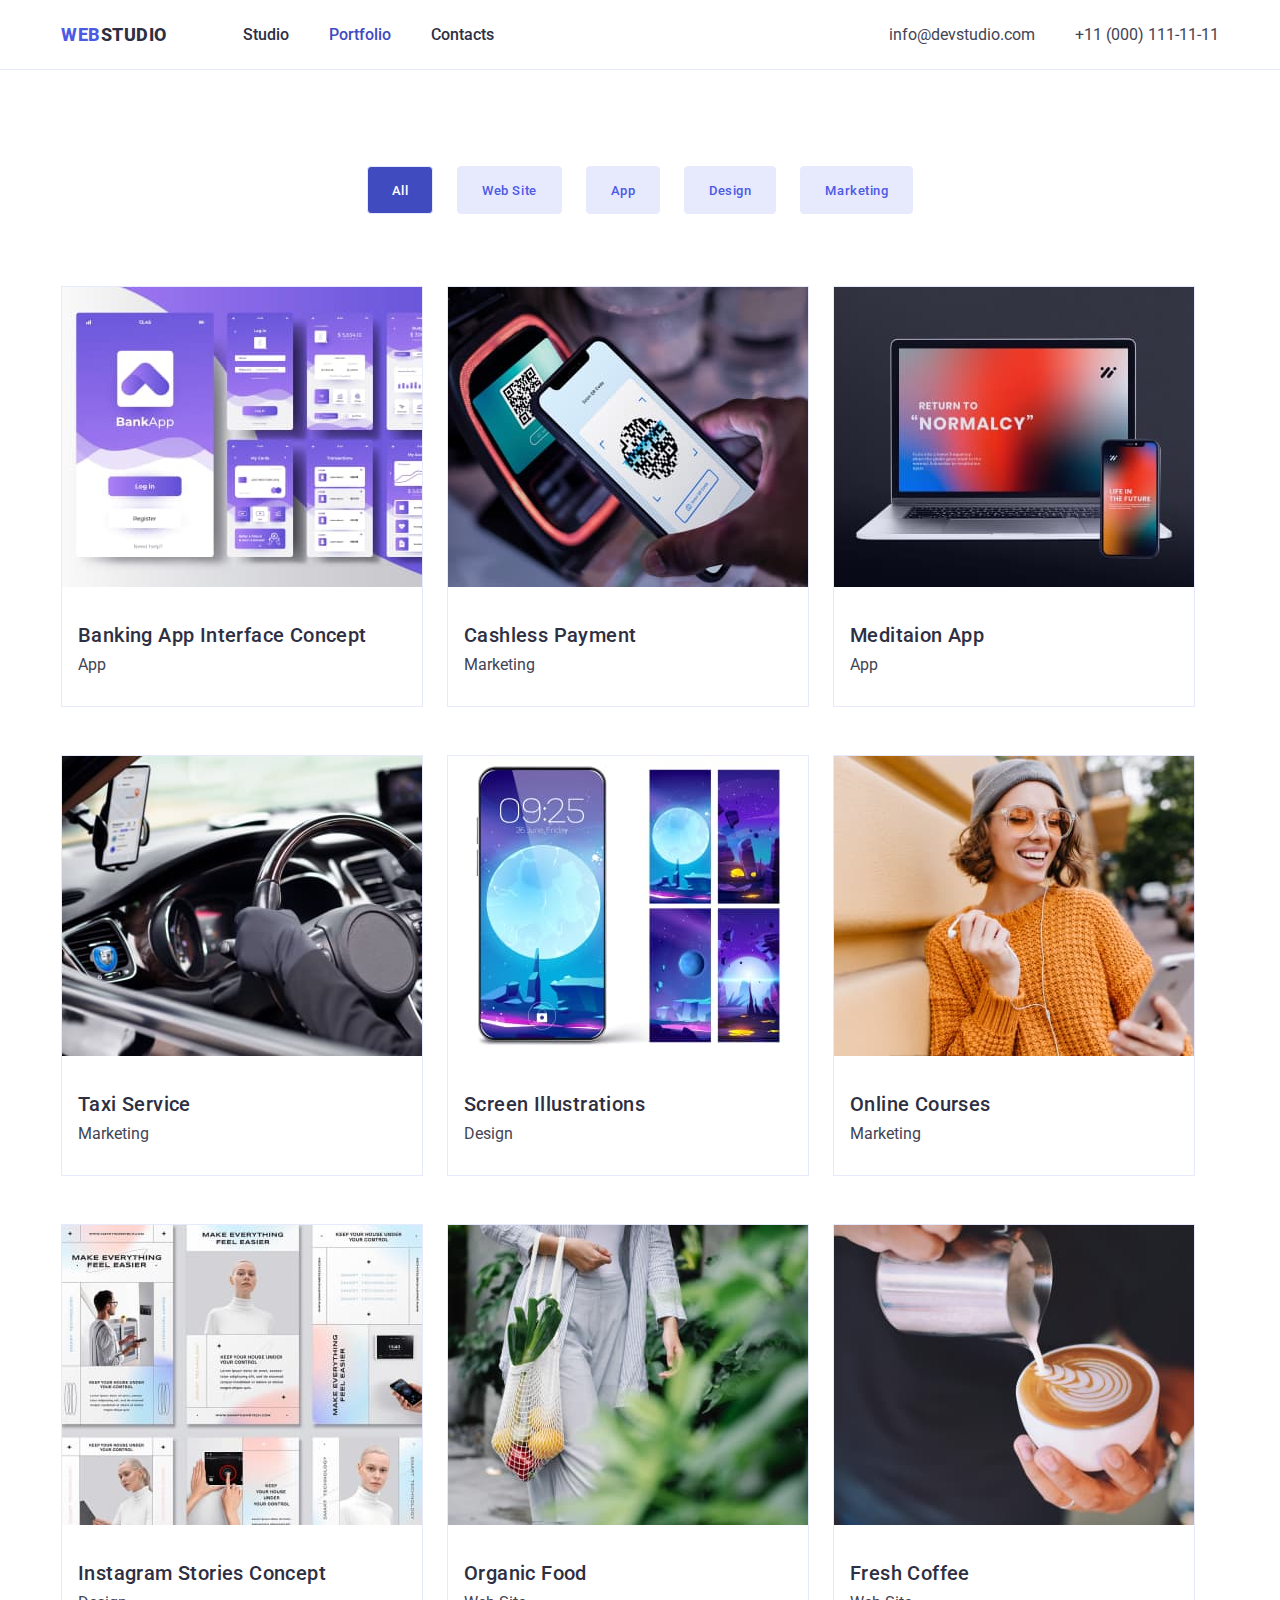
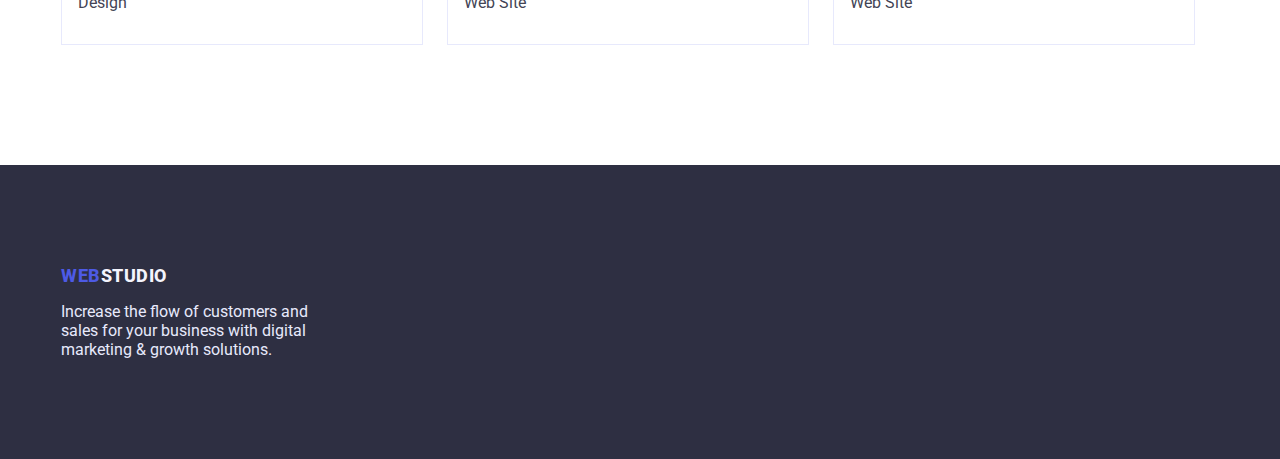
==== commit b3768762: "commit" ====
--- a/portfolio.html
+++ b/portfolio.html
@@ -1,125 +1,227 @@
 <!DOCTYPE html>
 <html lang="en">
-<head>
-    <meta charset="UTF-8">
-    <meta http-equiv="X-UA-Compatible" content="IE=edge">
-    <meta name="viewport" content="width=device-width, initial-scale=1.0">
+  <head>
+    <meta charset="UTF-8" />
+    <meta http-equiv="X-UA-Compatible" content="IE=edge" />
+    <meta name="viewport" content="width=device-width, initial-scale=1.0" />
     <title>Document</title>
 
-    <link rel="preconnect" href="https://fonts.googleapis.com">
-    <link rel="preconnect" href="https://fonts.gstatic.com" crossorigin>
-    <link href="https://fonts.googleapis.com/css2?family=Roboto:wght@400;500;700;900&display=swap" rel="stylesheet">
+    <link rel="preconnect" href="https://fonts.googleapis.com" />
+    <link rel="preconnect" href="https://fonts.gstatic.com" crossorigin />
+    <link
+      href="https://fonts.googleapis.com/css2?family=Roboto:wght@400;500;700;900&display=swap"
+      rel="stylesheet"
+    />
 
-    <link rel="stylesheet" href="./css/styles.css">
-</head>
-<body>
-    <header>
-        <div class="header-container">
-            <div class="header-container">
-                <nav class="header-nav">
-                    <a href="./index.html" class="site-title"><span class="part-site-title">Web</span>Studio</a>
-                    <ul class="header-menu">
-                        <li class="markers nav"><a class="header-link" href="index.html">Studio</a></li>
-                        <li class="markers nav"><a class="header-link active" href="./portfolio.html">Portfolio</a></li>
-                        <li class="markers nav"><a class="header-link" href="">Contacts</a></li>
-                    </ul>
-                </nav>
-                <address>
-                    <ul class="address">
-                        <li class="markers nav"><a class="contact" href="mailto:info@devstudio.com">info@devstudio.com</a></li>
-                        <li class="markers nav"><a class="contact" href="tel:+110001111111">+11 (000) 111-11-11</a></li>
-                    </ul>
-                </address>
-            </div>
-        </div>
+    <link rel="stylesheet" href="./css/styles.css" />
+  </head>
+  <body>
+    <header class="portfolio-header">
+      <div class="container header-container">
+        <nav class="header-nav">
+          <a href="./index.html" class="site-title"
+            ><span class="part-site-title">Web</span>Studio</a
+          >
+          <ul class="header-menu">
+            <li class="markers">
+              <a class="header-link" href="index.html">Studio</a>
+            </li>
+            <li class="markers">
+              <a class="header-link active" href="./portfolio.html"
+                >Portfolio</a
+              >
+            </li>
+            <li class="markers"><a class="header-link" href="">Contacts</a></li>
+          </ul>
+        </nav>
+        <address>
+          <ul class="address">
+            <li class="markers">
+              <a class="contact" href="mailto:info@devstudio.com"
+                >info@devstudio.com</a
+              >
+            </li>
+            <li class="markers">
+              <a class="contact" href="tel:+110001111111"
+                >+11 (000) 111-11-11</a
+              >
+            </li>
+          </ul>
+        </address>
+      </div>
     </header>
     <main>
-        <section class="bgr-portfolio section-portfolio">
-            <div class="container">
-                <h1 class="title hidden">Portfolio</h1>
-                <ul class="buttons">
-                    <li class="markers"><button type="button" class="button-filter active all">All</button></li>
-                    <li class="markers"><button type="button" class="button-filter web-site">Web Site</button></li>
-                    <li class="markers"><button type="button" class="button-filter app">App</button></li>
-                    <li class="markers"><button type="button" class="button-filter desing">Design</button></li>
-                    <li class="markers"><button type="button" class="button-filter marketing">Marketing</button></li>
-                </ul>
-                <ul class="img-filers"> 
-                    <li class="markers img-portfolio">
-                        <a class="link-filter" href="">
-                            <img src="./images/application.jpg" alt="application" width="360" height="300">
-                            <h2 class="title-h3 filters">Banking App Interface Concept</h2>
-                            <p class="paragraph filter">App</p>
-                        </a>
-                    </li>
-                    <li class="markers img-portfolio">
-                        <a class="link-filter" href="">
-                            <img src="./images/qr-code.jpg" alt="qr-code" width="360" height="300">
-                            <h2 class="title-h3 filters">Cashless Payment</h2>
-                            <p class="paragraph filter">Marketing</p>
-                        </a>
-                    </li>
-                    <li class="markers img-portfolio">
-                        <a class="link-filter" href="">
-                            <img src="./images/laptop.jpg" alt="laptop" width="360" height="300">
-                            <h2 class="title-h3 filters">Meditaion App</h2>
-                            <p class="paragraph filter">App</p>
-                        </a>
-                    </li>
-                    <li class="markers img-portfolio">
-                        <a class="link-filter" href="">
-                            <img src="./images/car.jpg" alt="car" width="360" height="300">
-                            <h2 class="title-h3 filters">Taxi Service</h2>
-                            <p class="paragraph filter">Marketing</p>
-                        </a>
-                    </li>
-                    <li class="markers img-portfolio">
-                        <a class="link-filter" href="">
-                            <img src="./images/wallpaper.jpg" alt="wallpaper" width="360" height="300">
-                            <h2 class="title-h3 filters">Screen Illustrations</h2>
-                            <p class="paragraph filter">Design</p>
-                        </a>
-                    </li>
-                    <li class="markers img-portfolio">
-                        <a class="link-filter" href="">
-                            <img src="./images/woman.jpg" alt="woman" width="360" height="300">
-                            <h2 class="title-h3 filters">Online Courses</h2>
-                            <p class="paragraph filter">Marketing</p>
-                        </a>
-                    </li>
-                    <li class="markers img-portfolio">
-                        <a class="link-filter" href="">
-                            <img src="./images/desing.jpg" alt="desing" width="360" height="300">
-                            <h2 class="title-h3 filters">Instagram Stories Concept</h2>
-                            <p class="paragraph filter">Design</p>
-                        </a>
-                    </li>
-                    <li class="markers img-portfolio">
-                        <a class="link-filter" href="">
-                            <img src="./images/bag.jpg" alt="bag" width="360" height="300">
-                            <h2 class="title-h3 filters">Organic Food</h2>
-                            <p class="paragraph filter">Web Site</p>
-                        </a>
-                    </li> 
-                    <li class="markers img-portfolio">
-                        <a class="link-filter" href="">
-                            <img src="./images/coffee.jpg" alt="coffee" width="360" height="300">
-                            <h2 class="title-h3 filters">Fresh Coffee</h2>
-                            <p class="paragraph filter">Web Site</p>
-                        </a>
-                    </li>
-                </ul>
-            </div>
-        </section>
+      <section class="bgr-portfolio section-portfolio">
+        <div class="container">
+          <h1 class="title hidden">Portfolio</h1>
+          <ul class="buttons">
+            <li class="markers">
+              <button type="button" class="button-filter active all">
+                All
+              </button>
+            </li>
+            <li class="markers">
+              <button type="button" class="button-filter web-site">
+                Web Site
+              </button>
+            </li>
+            <li class="markers">
+              <button type="button" class="button-filter app">App</button>
+            </li>
+            <li class="markers">
+              <button type="button" class="button-filter desing">Design</button>
+            </li>
+            <li class="markers">
+              <button type="button" class="button-filter marketing">
+                Marketing
+              </button>
+            </li>
+          </ul>
+          <ul class="img-filers">
+            <li class="markers img-portfolio">
+              <a class="link-filter" href="">
+                <img
+                  src="./images/application.jpg"
+                  alt="application"
+                  width="360"
+                  height="300"
+                />
+                <div class="filter-div">
+                  <h2 class="title-h3 filters">
+                    Banking App Interface Concept
+                  </h2>
+                  <p class="paragraph filter">App</p>
+                </div>
+              </a>
+            </li>
+            <li class="markers img-portfolio">
+              <a class="link-filter" href="">
+                <img
+                  src="./images/qr-code.jpg"
+                  alt="qr-code"
+                  width="360"
+                  height="300"
+                />
+                <div class="filter-div">
+                  <h2 class="title-h3 filters">Cashless Payment</h2>
+                  <p class="paragraph filter">Marketing</p>
+                </div>
+              </a>
+            </li>
+            <li class="markers img-portfolio">
+              <a class="link-filter" href="">
+                <img
+                  src="./images/laptop.jpg"
+                  alt="laptop"
+                  width="360"
+                  height="300"
+                />
+                <div class="filter-div">
+                  <h2 class="title-h3 filters">Meditaion App</h2>
+                  <p class="paragraph filter">App</p>
+                </div>
+              </a>
+            </li>
+            <li class="markers img-portfolio">
+              <a class="link-filter" href="">
+                <img
+                  src="./images/car.jpg"
+                  alt="car"
+                  width="360"
+                  height="300"
+                />
+                <div class="filter-div">
+                  <h2 class="title-h3 filters">Taxi Service</h2>
+                  <p class="paragraph filter">Marketing</p>
+                </div>
+              </a>
+            </li>
+            <li class="markers img-portfolio">
+              <a class="link-filter" href="">
+                <img
+                  src="./images/wallpaper.jpg"
+                  alt="wallpaper"
+                  width="360"
+                  height="300"
+                />
+                <div class="filter-div">
+                  <h2 class="title-h3 filters">Screen Illustrations</h2>
+                  <p class="paragraph filter">Design</p>
+                </div>
+              </a>
+            </li>
+            <li class="markers img-portfolio">
+              <a class="link-filter" href="">
+                <img
+                  src="./images/woman.jpg"
+                  alt="woman"
+                  width="360"
+                  height="300"
+                />
+                <div class="filter-div">
+                  <h2 class="title-h3 filters">Online Courses</h2>
+                  <p class="paragraph filter">Marketing</p>
+                </div>
+              </a>
+            </li>
+            <li class="markers img-portfolio">
+              <a class="link-filter" href="">
+                <img
+                  src="./images/desing.jpg"
+                  alt="desing"
+                  width="360"
+                  height="300"
+                />
+                <div class="filter-div">
+                  <h2 class="title-h3 filters">Instagram Stories Concept</h2>
+                  <p class="paragraph filter">Design</p>
+                </div>
+              </a>
+            </li>
+            <li class="markers img-portfolio">
+              <a class="link-filter" href="">
+                <img
+                  src="./images/bag.jpg"
+                  alt="bag"
+                  width="360"
+                  height="300"
+                />
+                <div class="filter-div">
+                  <h2 class="title-h3 filters">Organic Food</h2>
+                  <p class="paragraph filter">Web Site</p>
+                </div>
+              </a>
+            </li>
+            <li class="markers img-portfolio">
+              <a class="link-filter" href="">
+                <img
+                  src="./images/coffee.jpg"
+                  alt="coffee"
+                  width="360"
+                  height="300"
+                />
+                <div class="filter-div">
+                  <h2 class="title-h3 filters">Fresh Coffee</h2>
+                  <p class="paragraph filter">Web Site</p>
+                </div>
+              </a>
+            </li>
+          </ul>
+        </div>
+      </section>
     </main>
     <footer>
-        <footer class="section-footer">
-           <div class="container">
-                <a href="./index.html" class="site-title-footer"><span class="part-site-title">Web</span>Studio</a>
-                <p class="paragraph-footer">Increase the flow of customers and sales for your business with digital marketing & growth
-                solutions.</p>
-           </div>
-        </footer>
+      <footer class="section-footer">
+        <div class="container">
+          <a href="./index.html" class="site-title-footer"
+            ><span class="part-site-title">Web</span>Studio</a
+          >
+          <p class="paragraph-footer">
+            Increase the flow of customers and sales for your business with
+            digital marketing & growth solutions.
+          </p>
+        </div>
+      </footer>
     </footer>
-</body>
-</html>+  </body>
+</html>
--- a/css/styles.css
+++ b/css/styles.css
@@ -32,7 +32,7 @@
     width: 100%;
     max-width: 1158px;
     margin: 0 auto;
-    padding: 15px;
+    padding: 0 15px;
 }
 
 .section {
@@ -62,18 +62,15 @@
     color: var(--button-color);
 }
 
-.header-container {
+.container.header-container {
     display: flex;
     align-items: center;
-    width: 100%;
-    max-width: 1158px;
-    margin: 0 auto;
-    border-bottom: 1px solid var(--border-color-header);
 }
 
 .header-menu {
     display: flex;
     gap: 40px;
+    align-items: center;
 }
 
 .header-nav {
@@ -93,6 +90,7 @@
     font-size: 16px;
     line-height: 0.6;
     text-decoration: none;
+    padding: 24px 0;
 }
 
 .header-link:hover {
@@ -108,10 +106,15 @@
     border-bottom: 1px solid var(--border-color-header);
 }
 
+.portfolio-header {
+    border-bottom: 1px solid var(--border-color-header);
+}
+
 .contact {
     color: var(--priority-color);
     font-style: normal;
     text-decoration: none;
+    padding: 24px 0;
 }
 
 .contact:hover {
@@ -122,9 +125,9 @@
     list-style-type: none;
 }
 
-.markers.nav {
-    padding: 24px 0px;
-}
+/*.markers.nav {
+    
+}*/
 
 .first-section {
     background-color: var(--second-bgr-color);
@@ -147,7 +150,7 @@
     max-width: 496px;
     text-align: center;
     margin: 0 auto;
-    padding-bottom: 48px;
+    margin-bottom: 48px;
 }
 
 .button-of-order {
@@ -174,17 +177,16 @@
     font-weight: 500;
     font-size: 20px;
     letter-spacing: 0.02em;
-    padding-top: 32px;
-    padding-bottom: 8px;
+    margin-bottom: 8px;
 }
 
 .title-h3.team {
     text-align: center;
 }
 
-.title-h3.filters {
+/* .title-h3.filters {
     padding-left: 16px;
-}
+} */
 
 .title-h2 {
     color: var(--title-text-color);
@@ -193,7 +195,7 @@
     font-size: 36px;
     letter-spacing: 0.02em;
     text-align: center;
-    padding-bottom: 72px;
+    margin-bottom: 72px;
 }
 
 .title-h2.hidden {
@@ -219,17 +221,21 @@
     max-width: 100%;
 }
 
+.team-div {
+    padding-top: 32px;
+    padding-bottom: 32px;
+}
+
 .paragraph-team {
     text-align: center;
-    padding-bottom: 32px;
-}
+} 
 
 .markers-team {
     list-style-type: none;
     background-color:var(--priority-bgr-color);
 }
 
-.markers-team.team.list {
+.markers-team.list {
     flex-basis: calc((100% - 72px) / 4);
 }
 
@@ -256,6 +262,7 @@
 }
 
 .button-filter {
+    font-family: 'Roboto';
     color: var(--button-color);
     font-weight: 500;
     letter-spacing: 0.04em;
@@ -264,10 +271,10 @@
     border-radius: 4px;
     cursor: pointer;
     height: 48px;
-    margin-bottom: 72px;
-}
-
-.button-filter.all {
+    padding: 12px 24px;
+}
+
+/* .button-filter.all {
     width: 69px;
 }
 
@@ -286,7 +293,7 @@
 .button-filter.marketing {
     width: 126px;
 }
-
+  */
 .button-filter:hover {
     color: var(--priority-text-color);
     background-color: var(--color-active);
@@ -295,20 +302,21 @@
 .button-filter.active {
     background-color: var(--color-active);
     color:var(--priority-bgr-color);
-}
+} 
 
 .link-filter {
     text-decoration: none;
+    display: block;
 }
  
 .paragraph {
     color: var(--priority-color);
 }
 
-.paragraph.filter {
+/* .paragraph.filter {
     padding-left: 16px;
     padding-bottom: 32px;
-}
+} */
 
 .title-h2-portfolio {
     font-weight: 500;
@@ -340,7 +348,7 @@
 .paragraph-footer {
     color: var(--second-button-color);
     max-width: 264px;
-    padding-top: 16px;
+    margin-top: 16px;
 }
 
 .team-list {
@@ -357,10 +365,18 @@
     display: flex;
     gap: 24px;
     justify-content: center;
+    margin-bottom: 72px;
 }
 
 .img-filers {
     display: flex;
-    gap: 24px;
+    column-gap: 24px;
+    row-gap: 48px;
     flex-wrap: wrap;
+}
+
+.filter-div {
+    margin-top: 32px;
+    margin-bottom: 32px;
+    margin-left: 16px;
 }